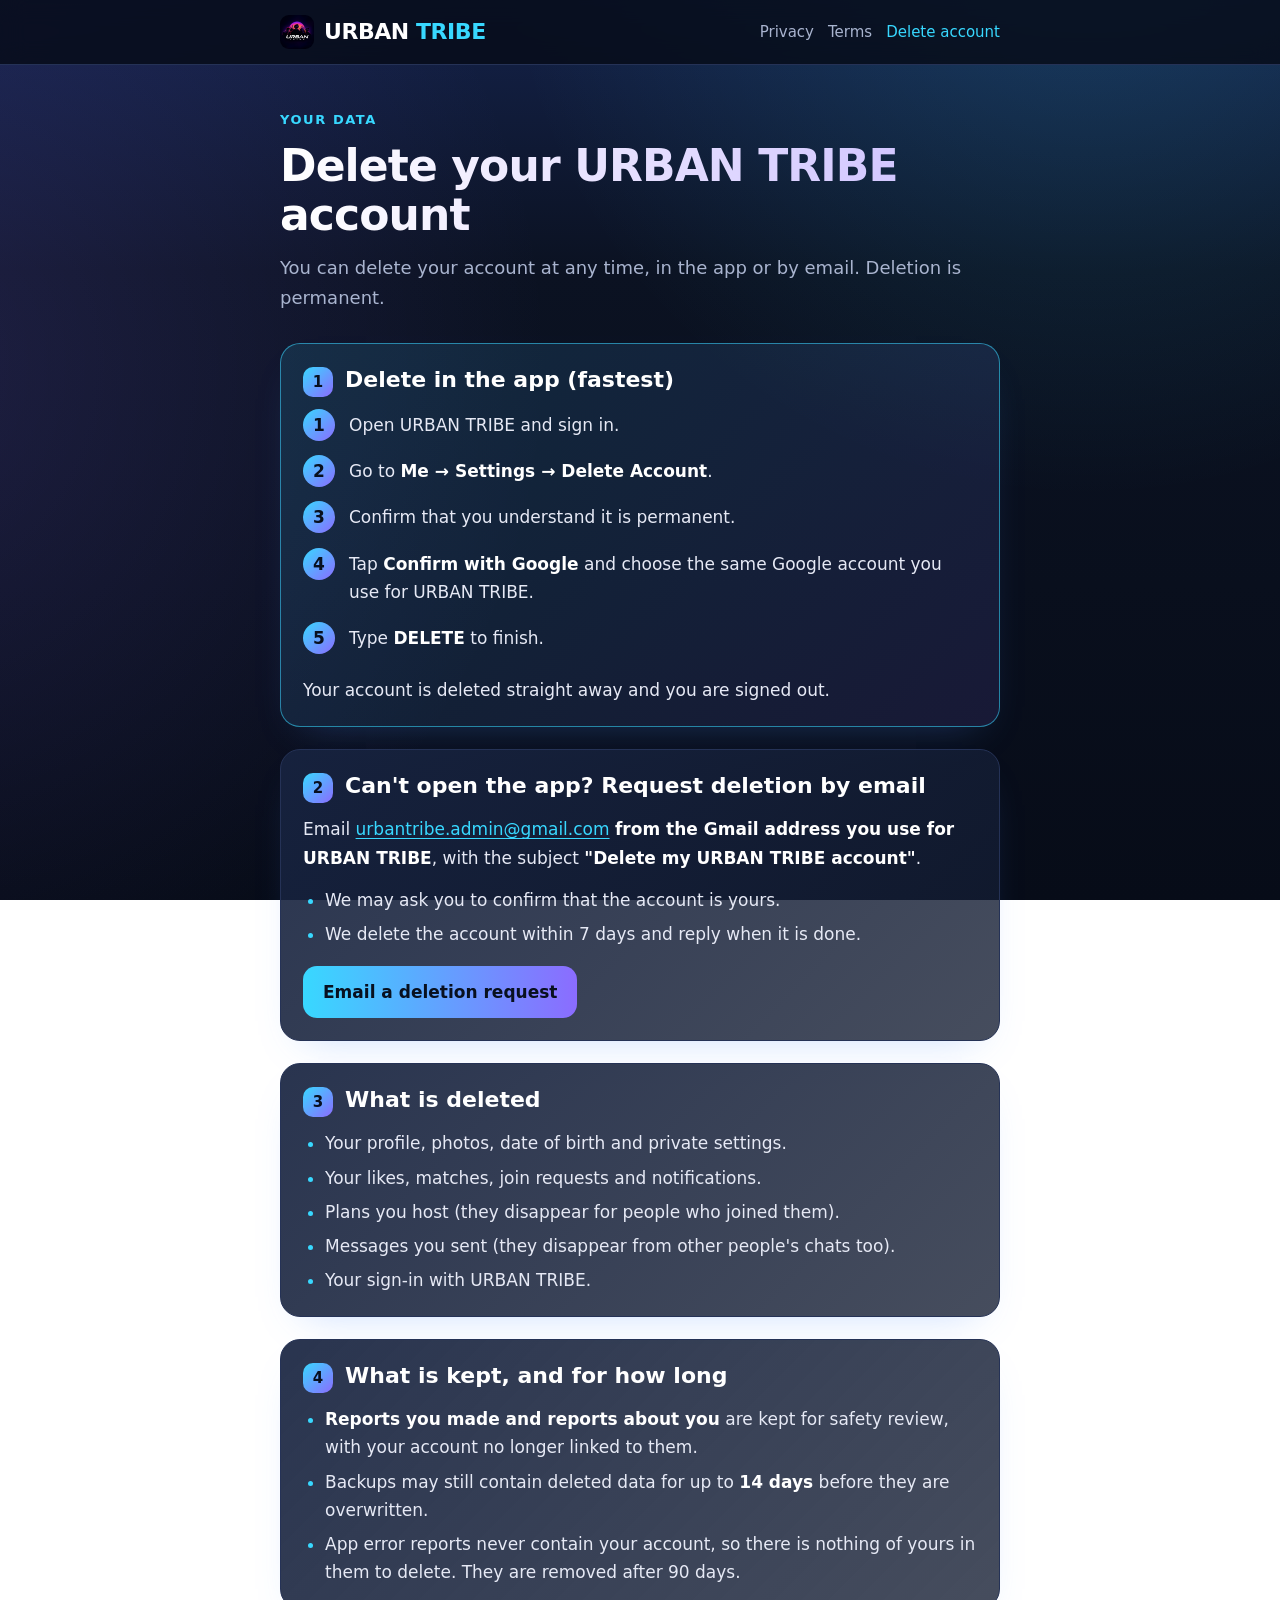
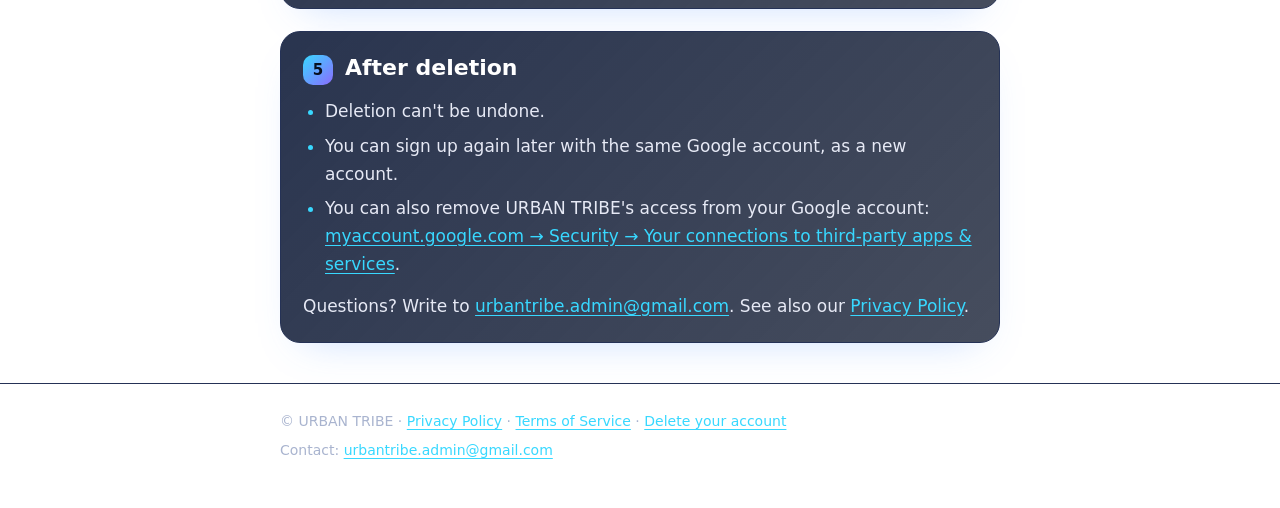
==== delete-account.html @ 8917f520 "URBAN TRIBE legal pages: privacy policy, terms, account deletion" ====
<!doctype html>
<html lang="en">
<head>
  <meta charset="utf-8">
  <meta name="viewport" content="width=device-width, initial-scale=1">
  <title>Delete your account · URBAN TRIBE</title>
  <meta name="description" content="How to delete your URBAN TRIBE account and what happens to your data.">
  <link rel="icon" href="icon.png">
  <link rel="stylesheet" href="style.css">
</head>
<body>
<header class="site">
  <div class="wrap">
    <a class="brand" href="index.html"><img src="icon.png" alt=""><b>URBAN <span>TRIBE</span></b></a>
    <nav class="links" aria-label="Legal pages">
      <a href="privacy.html">Privacy</a>
      <a href="terms.html">Terms</a>
      <a href="delete-account.html" aria-current="page">Delete account</a>
    </nav>
  </div>
</header>

<main class="wrap">
  <section class="hero">
    <p class="eyebrow">Your data</p>
    <h1>Delete your URBAN TRIBE account</h1>
    <p class="lede">You can delete your account at any time, in the app or by email. Deletion is permanent.</p>
  </section>

  <section class="card highlight">
    <h2><span class="num">1</span>Delete in the app (fastest)</h2>
    <ol class="steps">
      <li>Open URBAN TRIBE and sign in.</li>
      <li>Go to <strong>Me → Settings → Delete Account</strong>.</li>
      <li>Confirm that you understand it is permanent.</li>
      <li>Tap <strong>Confirm with Google</strong> and choose the same Google account you use for URBAN TRIBE.</li>
      <li>Type <strong>DELETE</strong> to finish.</li>
    </ol>
    <p>Your account is deleted straight away and you are signed out.</p>
  </section>

  <section class="card">
    <h2><span class="num">2</span>Can't open the app? Request deletion by email</h2>
    <p>Email <a href="mailto:urbantribe.admin@gmail.com">urbantribe.admin@gmail.com</a> <strong>from the Gmail address you use for URBAN TRIBE</strong>, with the subject <strong>"Delete my URBAN TRIBE account"</strong>.</p>
    <ul>
      <li>We may ask you to confirm that the account is yours.</li>
      <li>We delete the account within 7 days and reply when it is done.</li>
    </ul>
    <a class="button" href="mailto:urbantribe.admin@gmail.com?subject=Delete%20my%20URBAN%20TRIBE%20account">Email a deletion request</a>
  </section>

  <section class="card">
    <h2><span class="num">3</span>What is deleted</h2>
    <ul>
      <li>Your profile, photos, date of birth and private settings.</li>
      <li>Your likes, matches, join requests and notifications.</li>
      <li>Plans you host (they disappear for people who joined them).</li>
      <li>Messages you sent (they disappear from other people's chats too).</li>
      <li>Your sign-in with URBAN TRIBE.</li>
    </ul>
  </section>

  <section class="card">
    <h2><span class="num">4</span>What is kept, and for how long</h2>
    <ul>
      <li><strong>Reports you made and reports about you</strong> are kept for safety review, with your account no longer linked to them.</li>
      <li>Backups may still contain deleted data for up to <strong>14 days</strong> before they are overwritten.</li>
      <li>App error reports never contain your account, so there is nothing of yours in them to delete. They are removed after 90 days.</li>
    </ul>
  </section>

  <section class="card">
    <h2><span class="num">5</span>After deletion</h2>
    <ul>
      <li>Deletion can't be undone.</li>
      <li>You can sign up again later with the same Google account, as a new account.</li>
      <li>You can also remove URBAN TRIBE's access from your Google account: <a href="https://myaccount.google.com/connections" rel="noopener">myaccount.google.com → Security → Your connections to third-party apps &amp; services</a>.</li>
    </ul>
    <p>Questions? Write to <a href="mailto:urbantribe.admin@gmail.com">urbantribe.admin@gmail.com</a>. See also our <a href="privacy.html">Privacy Policy</a>.</p>
  </section>
</main>

<footer class="site">
  <div class="wrap">
    <p>© URBAN TRIBE · <a href="privacy.html">Privacy Policy</a> · <a href="terms.html">Terms of Service</a> · <a href="delete-account.html">Delete your account</a></p>
    <p>Contact: <a href="mailto:urbantribe.admin@gmail.com">urbantribe.admin@gmail.com</a></p>
  </div>
</footer>
</body>
</html>
---- style.css ----
/* URBAN TRIBE legal pages: dark navy, cyan and violet, readable on phones. */
:root {
  --night: #070c18;
  --canvas: #0b1222;
  --panel: #121b30;
  --panel-raised: #172340;
  --border: #253256;
  --text: #e6e9f5;
  --muted: #a9b4cf;
  --heading: #ffffff;
  --cyan: #38d8ff;
  --violet: #8b6cff;
  --placeholder-bg: #3a2a00;
  --placeholder-text: #ffd36b;
}

* { box-sizing: border-box; }

html { -webkit-text-size-adjust: 100%; }

body {
  margin: 0;
  overflow-x: hidden;
  overflow-wrap: break-word;
  background:
    radial-gradient(circle at 85% -10%, rgba(56, 216, 255, 0.16), transparent 40%),
    radial-gradient(circle at -10% 40%, rgba(139, 108, 255, 0.16), transparent 45%),
    linear-gradient(180deg, #14224a 0%, var(--canvas) 30%, var(--night) 100%);
  background-attachment: fixed;
  color: var(--text);
  font-family: system-ui, -apple-system, "Segoe UI", Roboto, "Helvetica Neue", Arial, sans-serif;
  font-size: 17px;
  line-height: 1.65;
}

a { color: var(--cyan); text-underline-offset: 3px; }
a:hover { color: #8ae9ff; }

.wrap { max-width: 760px; margin: 0 auto; padding: 0 20px; }

header.site {
  position: sticky;
  top: 0;
  z-index: 10;
  background: rgba(7, 12, 24, 0.82);
  backdrop-filter: blur(12px);
  -webkit-backdrop-filter: blur(12px);
  border-bottom: 1px solid var(--border);
}
header.site .wrap {
  display: flex;
  align-items: center;
  justify-content: space-between;
  gap: 12px;
  padding-top: 14px;
  padding-bottom: 14px;
}
.brand {
  display: flex;
  align-items: center;
  gap: 10px;
  font-weight: 800;
  font-size: 22px;
  letter-spacing: -0.02em;
  color: var(--heading);
  text-decoration: none;
}
.brand img { width: 34px; height: 34px; border-radius: 9px; }
.brand span { color: var(--cyan); }
nav.links { display: flex; flex-wrap: wrap; gap: 4px 14px; font-size: 15px; }
nav.links a { color: var(--muted); text-decoration: none; }
nav.links a[aria-current="page"] { color: var(--cyan); }

.hero { padding: 44px 0 8px; }
.eyebrow {
  margin: 0 0 10px;
  color: var(--cyan);
  font-size: 13px;
  font-weight: 700;
  letter-spacing: 0.12em;
  text-transform: uppercase;
}
h1 {
  margin: 0 0 14px;
  font-size: clamp(32px, 7vw, 44px);
  line-height: 1.12;
  letter-spacing: -0.02em;
  background: linear-gradient(90deg, #ffffff 0%, #cbbeff 100%);
  -webkit-background-clip: text;
  background-clip: text;
  color: transparent;
}
.lede { margin: 0; color: var(--muted); font-size: 18px; }
.meta {
  display: flex;
  flex-wrap: wrap;
  gap: 8px 18px;
  margin: 18px 0 0;
  padding: 0;
  list-style: none;
  color: var(--muted);
  font-size: 15px;
}
.meta strong { color: var(--text); font-weight: 600; }

.card {
  margin: 22px 0;
  padding: 22px 22px 8px;
  border: 1px solid var(--border);
  border-radius: 20px;
  background: linear-gradient(135deg, rgba(23, 35, 64, 0.92), rgba(18, 27, 48, 0.78));
  box-shadow: 0 18px 40px -24px rgba(74, 141, 255, 0.35);
}
.card.highlight {
  border-color: rgba(56, 216, 255, 0.55);
  background: linear-gradient(135deg, rgba(56, 216, 255, 0.12), rgba(139, 108, 255, 0.12));
}

h2 {
  display: flex;
  align-items: baseline;
  gap: 12px;
  margin: 0 0 12px;
  color: var(--heading);
  font-size: 22px;
  line-height: 1.3;
}
h2 .num {
  flex: none;
  display: inline-grid;
  place-items: center;
  width: 30px;
  height: 30px;
  border-radius: 10px;
  background: linear-gradient(135deg, var(--cyan), var(--violet));
  color: #08101f;
  font-size: 15px;
  font-weight: 800;
}
h3 { margin: 20px 0 6px; color: var(--cyan); font-size: 17px; }
p { margin: 0 0 14px; }
ul, ol { margin: 0 0 14px; padding-left: 22px; }
li { margin: 6px 0; }
li::marker { color: var(--cyan); }
strong { color: var(--heading); }

table { width: 100%; border-collapse: collapse; margin: 6px 0 16px; font-size: 15px; }
th, td { padding: 10px 8px; border-bottom: 1px solid var(--border); text-align: left; vertical-align: top; }
th { color: var(--cyan); font-weight: 600; }

.steps { counter-reset: step; list-style: none; padding: 0; }
.steps li {
  counter-increment: step;
  position: relative;
  padding: 2px 0 10px 46px;
}
.steps li::before {
  content: counter(step);
  position: absolute;
  left: 0;
  top: 0;
  display: grid;
  place-items: center;
  width: 32px;
  height: 32px;
  border-radius: 50%;
  background: linear-gradient(135deg, var(--cyan), var(--violet));
  color: #08101f;
  font-weight: 800;
}

.placeholder {
  padding: 1px 6px;
  border-radius: 6px;
  background: var(--placeholder-bg);
  color: var(--placeholder-text);
  font-weight: 600;
  overflow-wrap: anywhere;
}

.button {
  display: inline-block;
  margin: 4px 0 14px;
  padding: 12px 20px;
  border-radius: 14px;
  background: linear-gradient(90deg, var(--cyan), var(--violet));
  color: #08101f;
  font-weight: 700;
  text-decoration: none;
}
.button:hover { color: #08101f; filter: brightness(1.08); }

.home-grid { display: grid; gap: 14px; margin: 26px 0; }
.home-grid a.card { display: block; margin: 0; padding: 20px; text-decoration: none; color: var(--text); }
.home-grid a.card strong { display: block; font-size: 19px; margin-bottom: 4px; }
.home-grid a.card span { color: var(--muted); font-size: 15px; }

footer.site {
  margin-top: 40px;
  padding: 26px 0 40px;
  border-top: 1px solid var(--border);
  color: var(--muted);
  font-size: 14px;
}
footer.site p { margin: 0 0 6px; }

@media (max-width: 520px) {
  body { font-size: 16px; }
  .card { padding: 18px 16px 4px; border-radius: 16px; }
  h2 { font-size: 20px; }
  nav.links { font-size: 14px; }
  table { font-size: 14px; }
}
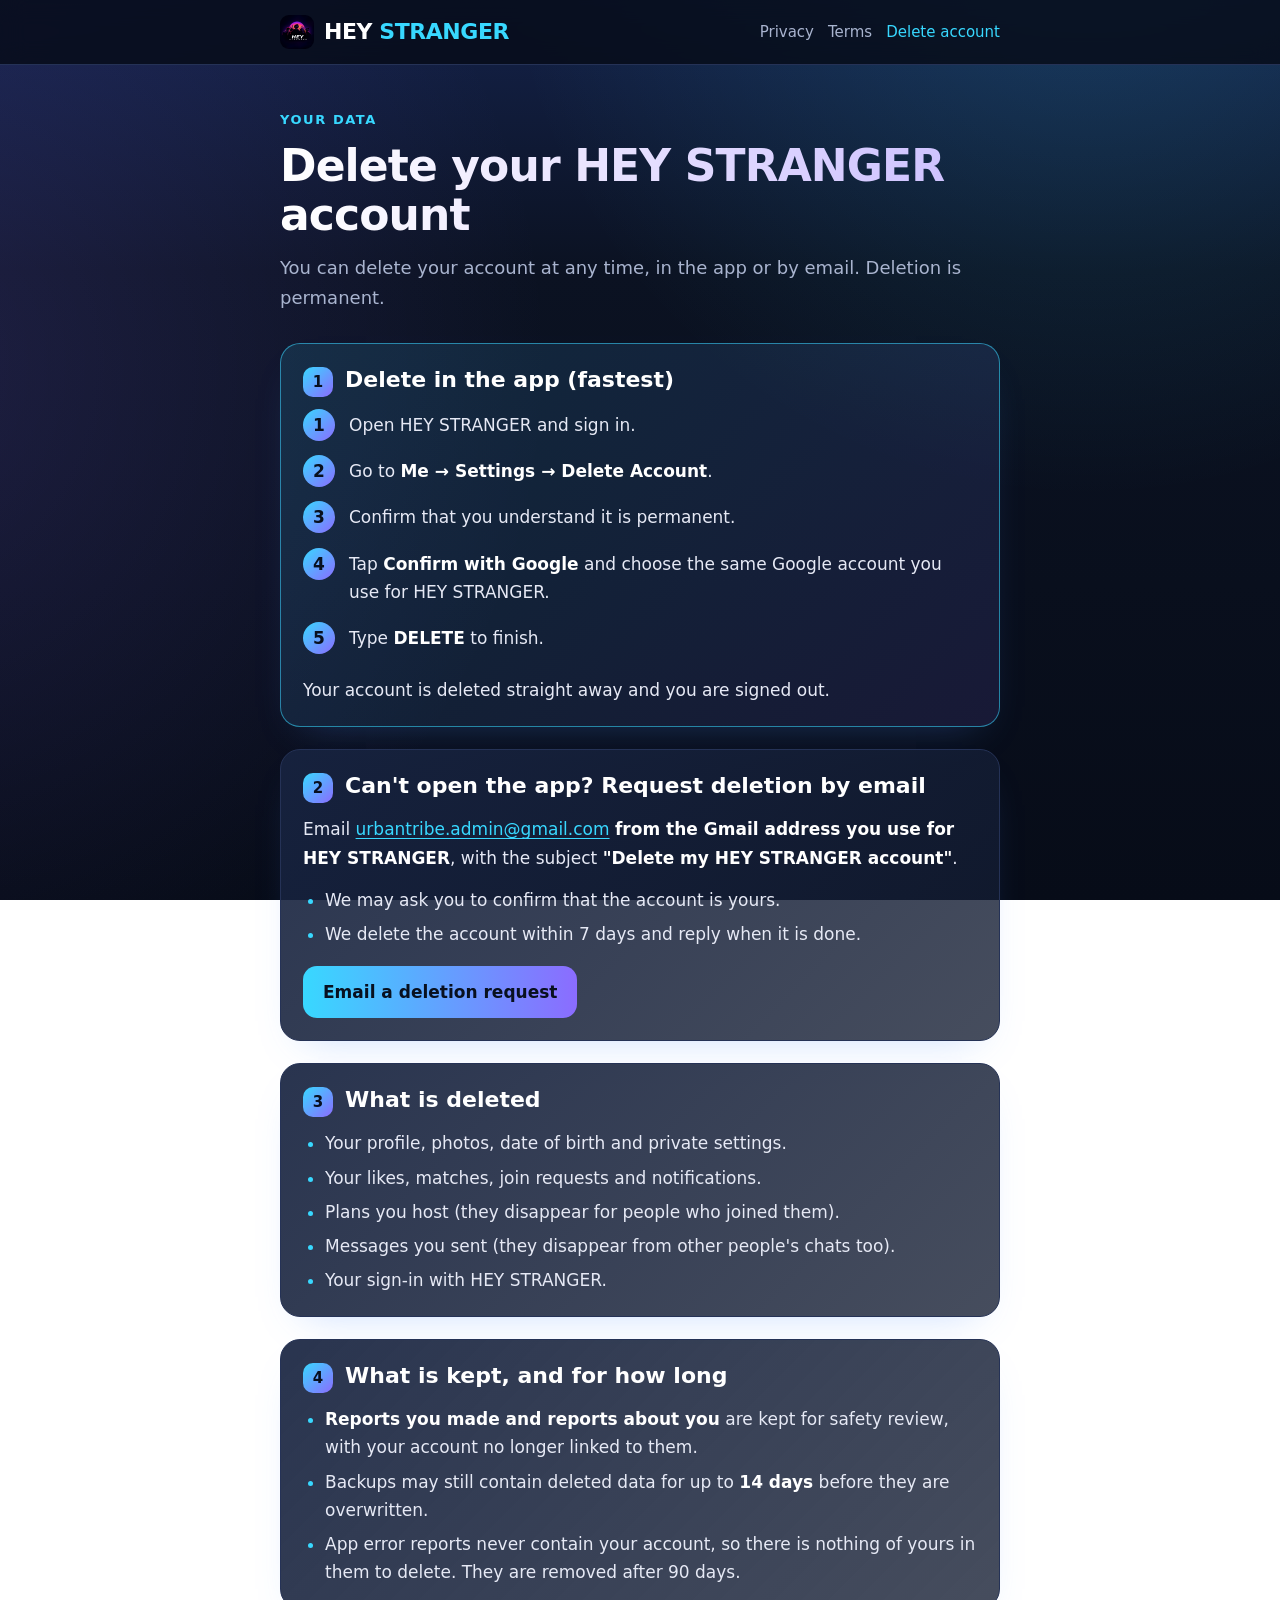
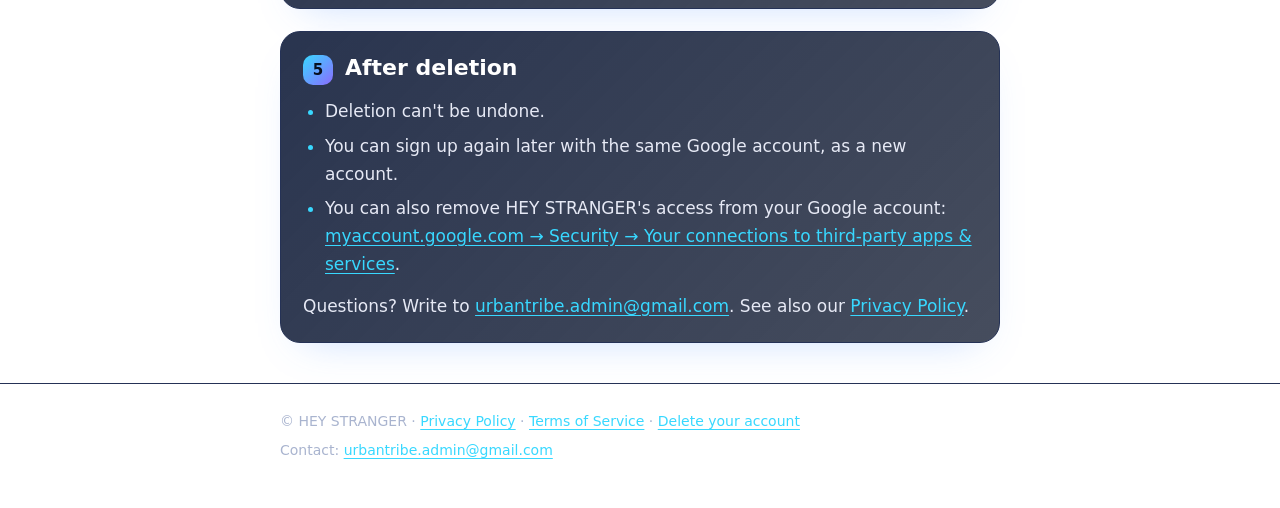
==== commit 6acbb8c8: "Rename to HEY STRANGER; tagline NO PLAN. JUST PEOPLE." ====
--- a/delete-account.html
+++ b/delete-account.html
@@ -3,15 +3,15 @@
 <head>
   <meta charset="utf-8">
   <meta name="viewport" content="width=device-width, initial-scale=1">
-  <title>Delete your account · URBAN TRIBE</title>
-  <meta name="description" content="How to delete your URBAN TRIBE account and what happens to your data.">
+  <title>Delete your account · HEY STRANGER</title>
+  <meta name="description" content="How to delete your HEY STRANGER account and what happens to your data.">
   <link rel="icon" href="icon.png">
   <link rel="stylesheet" href="style.css">
 </head>
 <body>
 <header class="site">
   <div class="wrap">
-    <a class="brand" href="index.html"><img src="icon.png" alt=""><b>URBAN <span>TRIBE</span></b></a>
+    <a class="brand" href="index.html"><img src="icon.png" alt=""><b>HEY <span>STRANGER</span></b></a>
     <nav class="links" aria-label="Legal pages">
       <a href="privacy.html">Privacy</a>
       <a href="terms.html">Terms</a>
@@ -23,17 +23,17 @@
 <main class="wrap">
   <section class="hero">
     <p class="eyebrow">Your data</p>
-    <h1>Delete your URBAN TRIBE account</h1>
+    <h1>Delete your HEY STRANGER account</h1>
     <p class="lede">You can delete your account at any time, in the app or by email. Deletion is permanent.</p>
   </section>
 
   <section class="card highlight">
     <h2><span class="num">1</span>Delete in the app (fastest)</h2>
     <ol class="steps">
-      <li>Open URBAN TRIBE and sign in.</li>
+      <li>Open HEY STRANGER and sign in.</li>
       <li>Go to <strong>Me → Settings → Delete Account</strong>.</li>
       <li>Confirm that you understand it is permanent.</li>
-      <li>Tap <strong>Confirm with Google</strong> and choose the same Google account you use for URBAN TRIBE.</li>
+      <li>Tap <strong>Confirm with Google</strong> and choose the same Google account you use for HEY STRANGER.</li>
       <li>Type <strong>DELETE</strong> to finish.</li>
     </ol>
     <p>Your account is deleted straight away and you are signed out.</p>
@@ -41,12 +41,12 @@
 
   <section class="card">
     <h2><span class="num">2</span>Can't open the app? Request deletion by email</h2>
-    <p>Email <a href="mailto:urbantribe.admin@gmail.com">urbantribe.admin@gmail.com</a> <strong>from the Gmail address you use for URBAN TRIBE</strong>, with the subject <strong>"Delete my URBAN TRIBE account"</strong>.</p>
+    <p>Email <a href="mailto:urbantribe.admin@gmail.com">urbantribe.admin@gmail.com</a> <strong>from the Gmail address you use for HEY STRANGER</strong>, with the subject <strong>"Delete my HEY STRANGER account"</strong>.</p>
     <ul>
       <li>We may ask you to confirm that the account is yours.</li>
       <li>We delete the account within 7 days and reply when it is done.</li>
     </ul>
-    <a class="button" href="mailto:urbantribe.admin@gmail.com?subject=Delete%20my%20URBAN%20TRIBE%20account">Email a deletion request</a>
+    <a class="button" href="mailto:urbantribe.admin@gmail.com?subject=Delete%20my%20HEY%20STRANGER%20account">Email a deletion request</a>
   </section>
 
   <section class="card">
@@ -56,7 +56,7 @@
       <li>Your likes, matches, join requests and notifications.</li>
       <li>Plans you host (they disappear for people who joined them).</li>
       <li>Messages you sent (they disappear from other people's chats too).</li>
-      <li>Your sign-in with URBAN TRIBE.</li>
+      <li>Your sign-in with HEY STRANGER.</li>
     </ul>
   </section>
 
@@ -74,7 +74,7 @@
     <ul>
       <li>Deletion can't be undone.</li>
       <li>You can sign up again later with the same Google account, as a new account.</li>
-      <li>You can also remove URBAN TRIBE's access from your Google account: <a href="https://myaccount.google.com/connections" rel="noopener">myaccount.google.com → Security → Your connections to third-party apps &amp; services</a>.</li>
+      <li>You can also remove HEY STRANGER's access from your Google account: <a href="https://myaccount.google.com/connections" rel="noopener">myaccount.google.com → Security → Your connections to third-party apps &amp; services</a>.</li>
     </ul>
     <p>Questions? Write to <a href="mailto:urbantribe.admin@gmail.com">urbantribe.admin@gmail.com</a>. See also our <a href="privacy.html">Privacy Policy</a>.</p>
   </section>
@@ -82,7 +82,7 @@
 
 <footer class="site">
   <div class="wrap">
-    <p>© URBAN TRIBE · <a href="privacy.html">Privacy Policy</a> · <a href="terms.html">Terms of Service</a> · <a href="delete-account.html">Delete your account</a></p>
+    <p>© HEY STRANGER · <a href="privacy.html">Privacy Policy</a> · <a href="terms.html">Terms of Service</a> · <a href="delete-account.html">Delete your account</a></p>
     <p>Contact: <a href="mailto:urbantribe.admin@gmail.com">urbantribe.admin@gmail.com</a></p>
   </div>
 </footer>
--- a/style.css
+++ b/style.css
@@ -1,4 +1,4 @@
-/* URBAN TRIBE legal pages: dark navy, cyan and violet, readable on phones. */
+/* HEY STRANGER legal pages: dark navy, cyan and violet, readable on phones. */
 :root {
   --night: #070c18;
   --canvas: #0b1222;
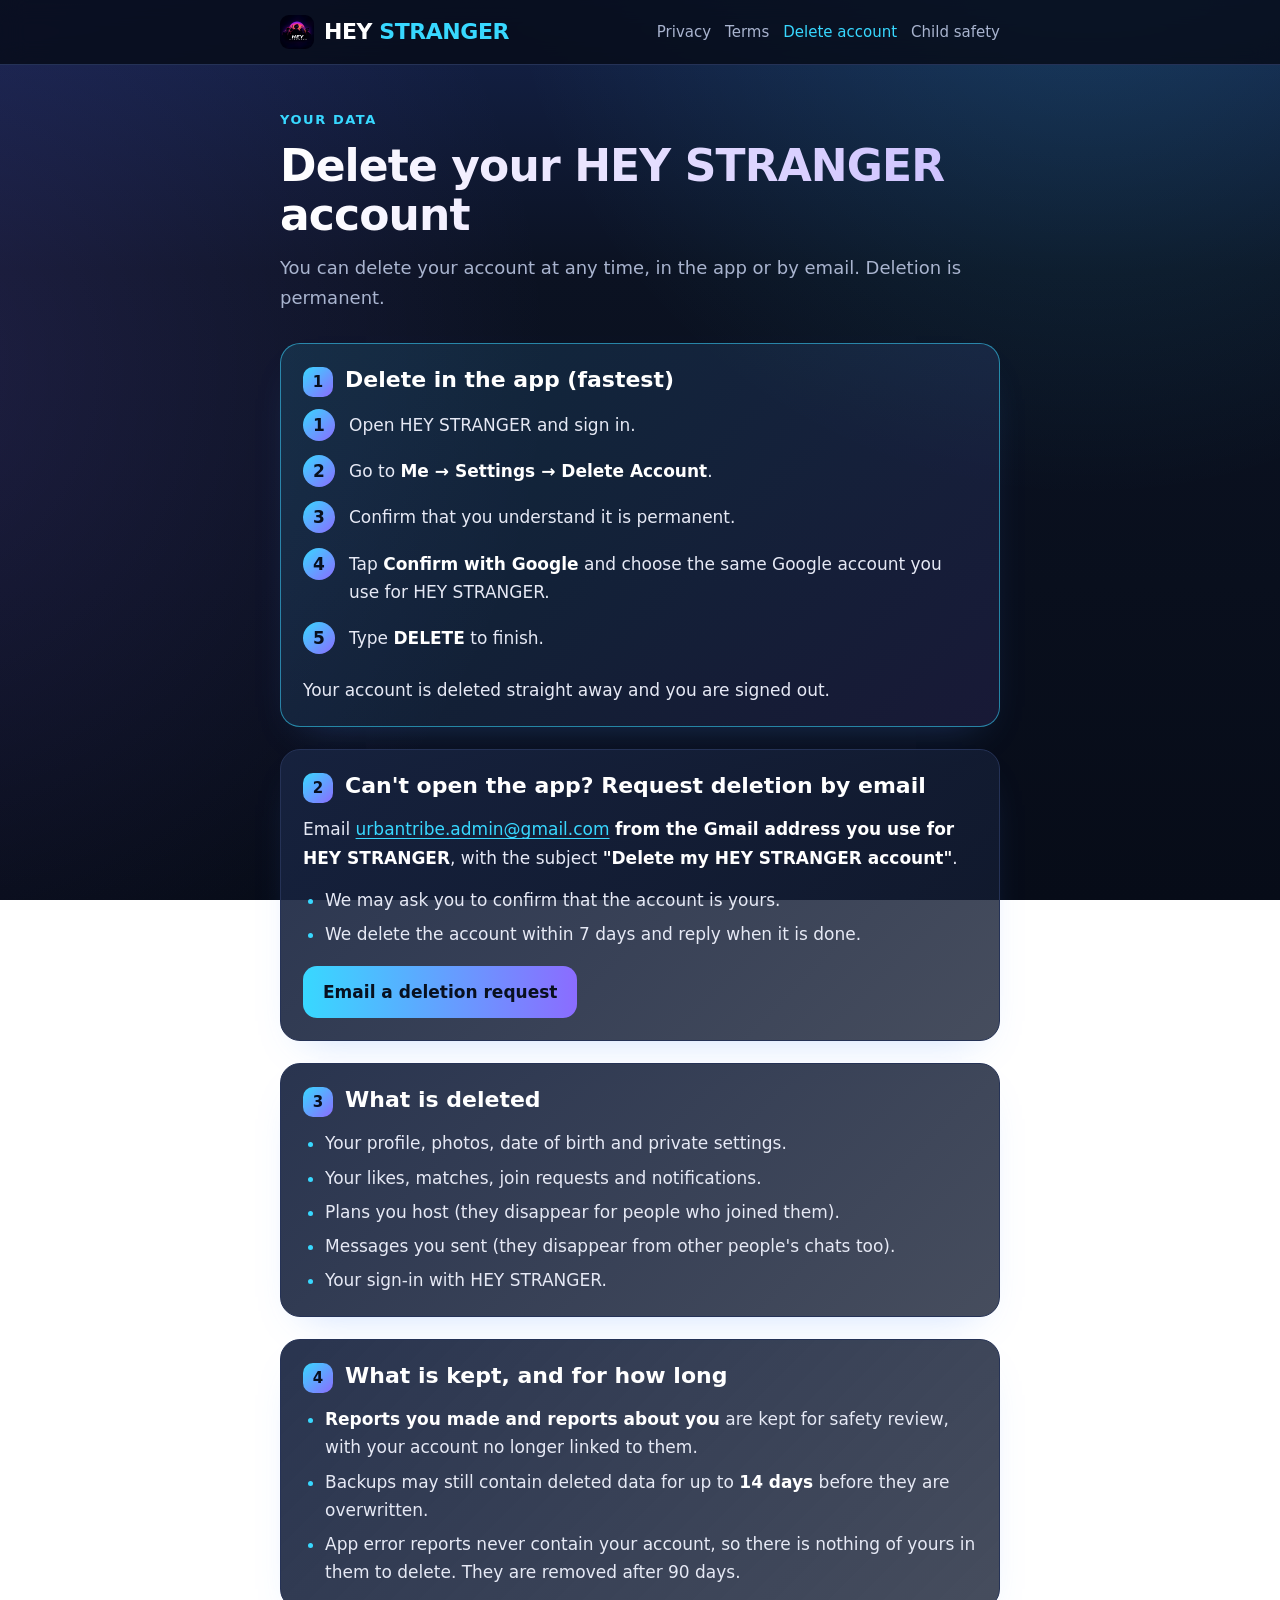
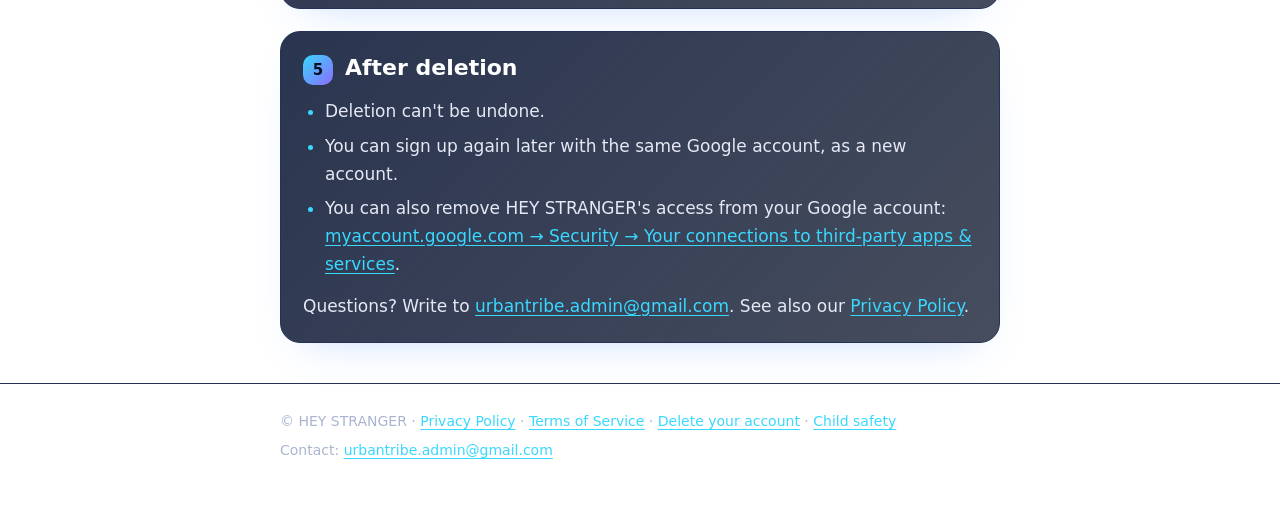
==== commit 13dd92f1: "Add child safety standards page and link it from every page" ====
--- a/delete-account.html
+++ b/delete-account.html
@@ -16,6 +16,7 @@
       <a href="privacy.html">Privacy</a>
       <a href="terms.html">Terms</a>
       <a href="delete-account.html" aria-current="page">Delete account</a>
+      <a href="child-safety.html">Child safety</a>
     </nav>
   </div>
 </header>
@@ -82,7 +83,7 @@
 
 <footer class="site">
   <div class="wrap">
-    <p>© HEY STRANGER · <a href="privacy.html">Privacy Policy</a> · <a href="terms.html">Terms of Service</a> · <a href="delete-account.html">Delete your account</a></p>
+    <p>© HEY STRANGER · <a href="privacy.html">Privacy Policy</a> · <a href="terms.html">Terms of Service</a> · <a href="delete-account.html">Delete your account</a> · <a href="child-safety.html">Child safety</a></p>
     <p>Contact: <a href="mailto:urbantribe.admin@gmail.com">urbantribe.admin@gmail.com</a></p>
   </div>
 </footer>
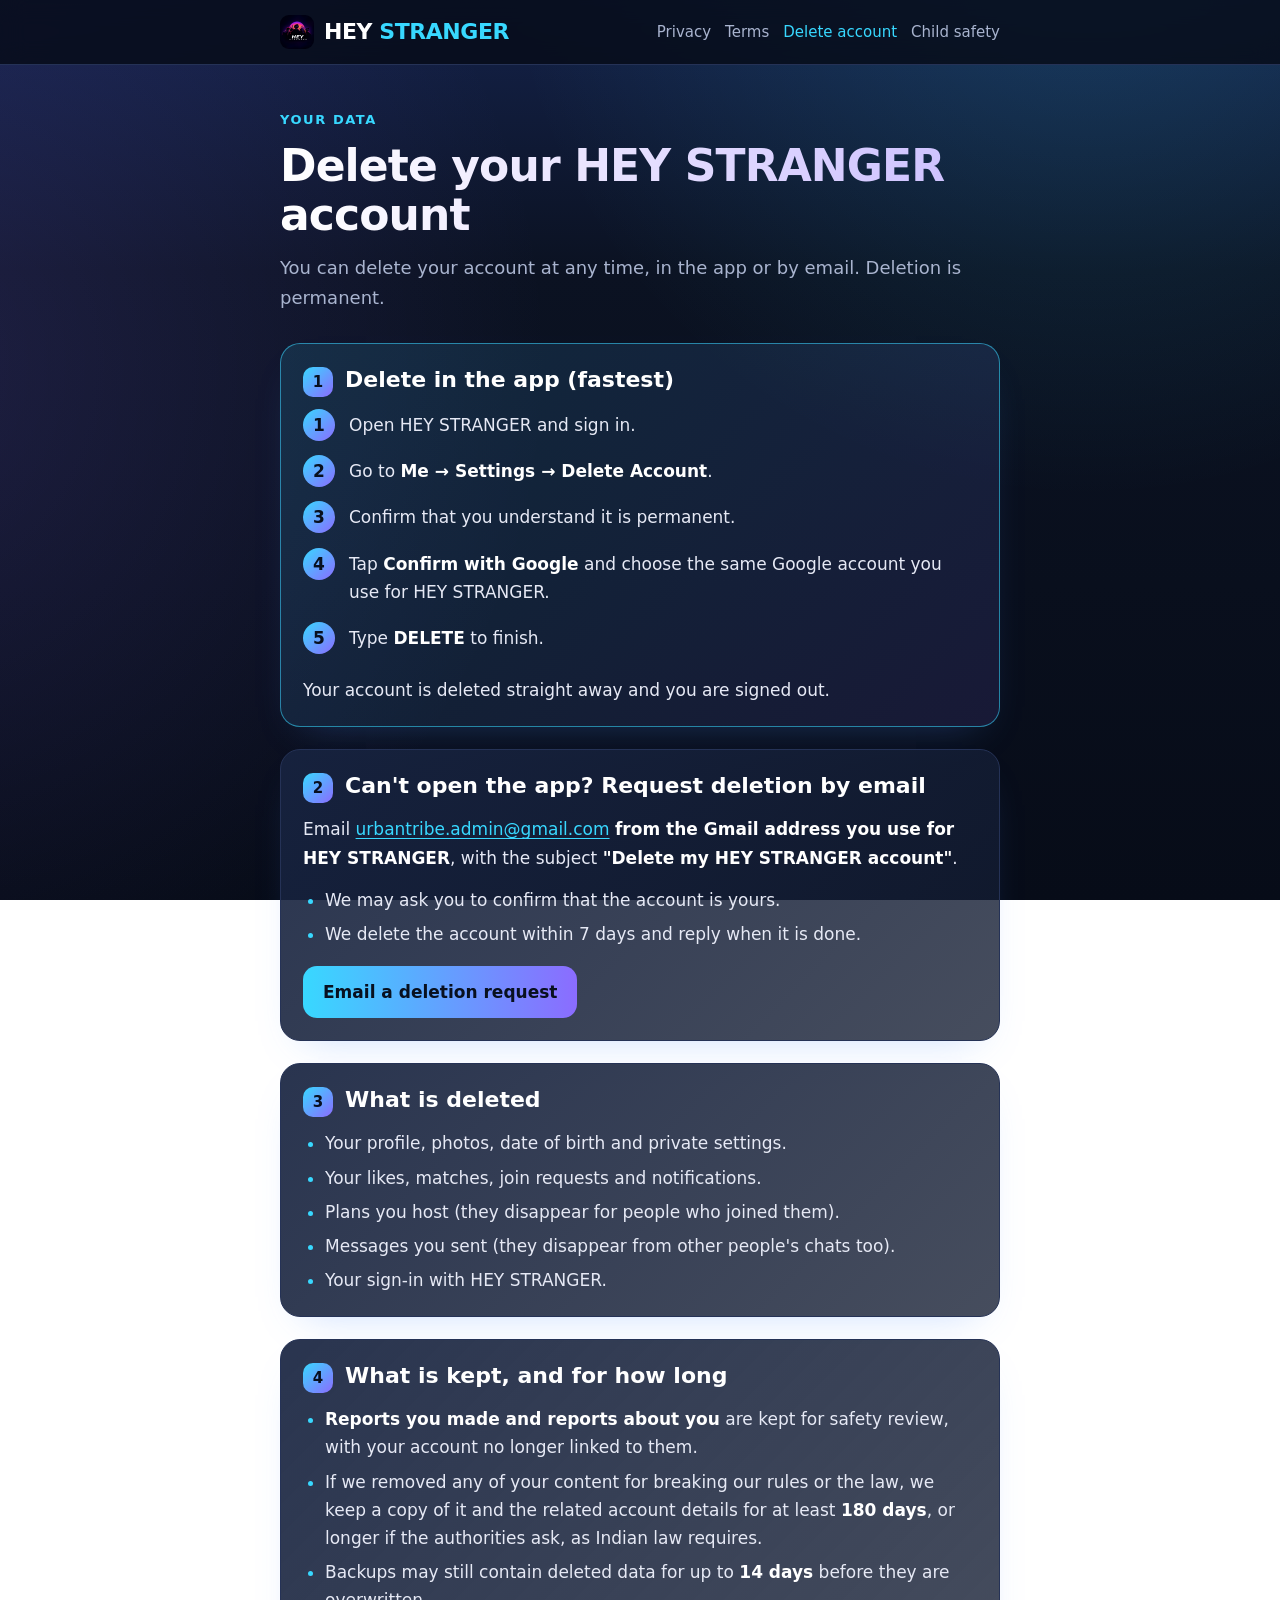
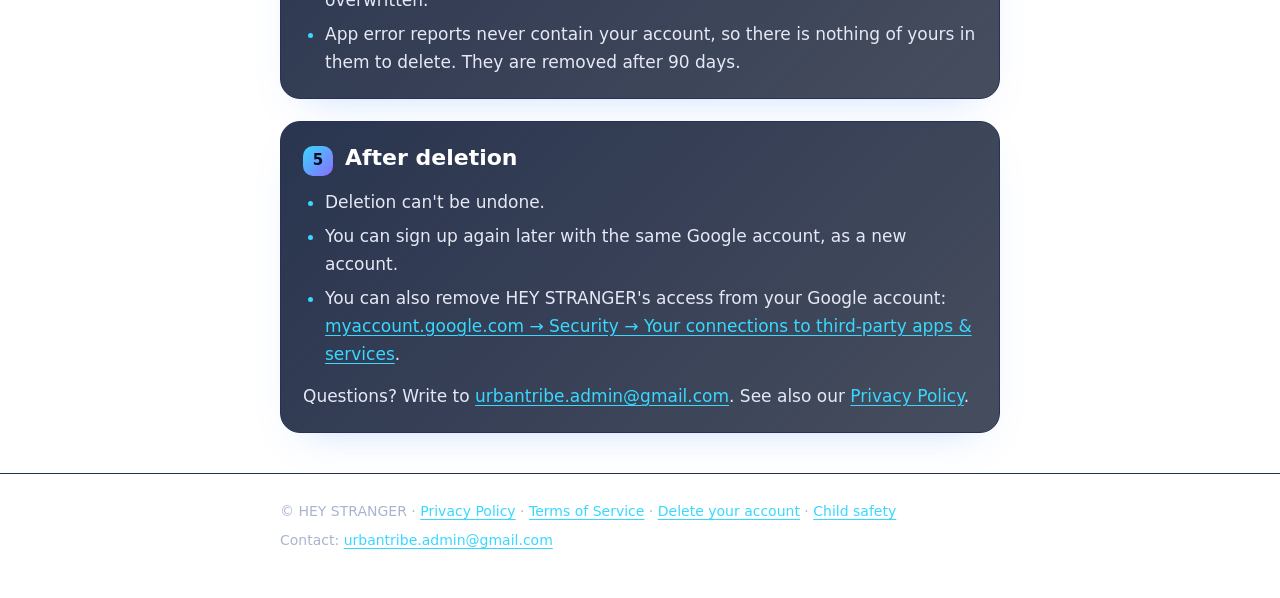
==== commit c257ee38: "Deletion page: mention 180-day records for removed content" ====
--- a/delete-account.html
+++ b/delete-account.html
@@ -65,6 +65,7 @@
     <h2><span class="num">4</span>What is kept, and for how long</h2>
     <ul>
       <li><strong>Reports you made and reports about you</strong> are kept for safety review, with your account no longer linked to them.</li>
+      <li>If we removed any of your content for breaking our rules or the law, we keep a copy of it and the related account details for at least <strong>180 days</strong>, or longer if the authorities ask, as Indian law requires.</li>
       <li>Backups may still contain deleted data for up to <strong>14 days</strong> before they are overwritten.</li>
       <li>App error reports never contain your account, so there is nothing of yours in them to delete. They are removed after 90 days.</li>
     </ul>
